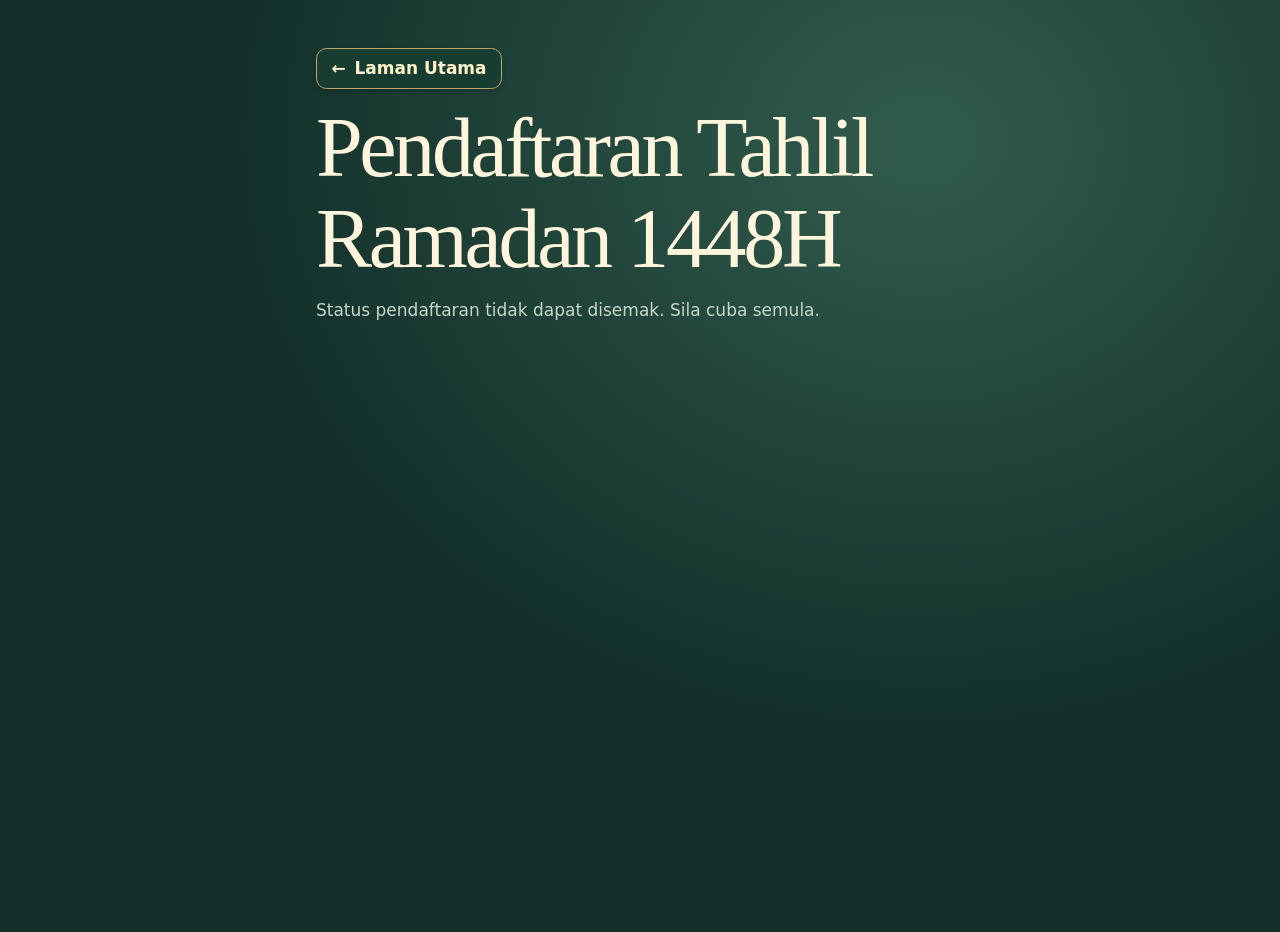
==== daftar.html @ 5d1f39de "Show registration progress and outcome in a modal" ====
<!doctype html>
<html lang="ms"><head><meta charset="utf-8"><meta name="viewport" content="width=device-width,initial-scale=1"><title>Pendaftaran Tahlil Ramadan 1448H</title><link rel="stylesheet" href="portal.css"><style>
main{max-width:680px;margin:2rem auto;padding:1rem}label{display:grid;gap:.4rem;margin:1rem 0}input,textarea,select{font:inherit;padding:.7rem;border-radius:.5rem;color:#142b23;background:#fff8e7;width:100%;box-sizing:border-box}[hidden]{display:none!important}textarea{resize:vertical}
.home-link{display:inline-flex;align-items:center;gap:.55rem;margin:0 0 .9rem;padding:.55rem .9rem;border:1px solid #c5a562;border-radius:.65rem;background:#173d32;color:#fff1c9;text-decoration:none;font-weight:700;line-height:1.25;box-shadow:0 2px 5px #0003}
.home-link:hover{background:#285246;color:#fff8e7}
.home-link:focus-visible{outline:2px solid #ffdc93;outline-offset:3px}
.submission-dialog{box-sizing:border-box;width:min(28rem,calc(100% - 2rem));max-height:calc(100% - 2rem);padding:1.75rem;border:1px solid #ae9257;border-radius:1.25rem;background:#204238;color:#fff1cc;box-shadow:0 1rem 3rem #0008;text-align:center}
.submission-dialog::backdrop{background:#081914c9}
.submission-dialog h2{font-size:clamp(1.5rem,5vw,2rem);margin:.65rem 0}
.submission-dialog p{color:#fff1cc;margin:.65rem 0 1rem}
.submission-spinner{display:block;width:2.6rem;height:2.6rem;margin:.3rem auto 1rem;border:.2rem solid #ffda8f45;border-top-color:#ffda8f;border-radius:50%;animation:submission-spin .85s linear infinite}
@keyframes submission-spin{to{transform:rotate(360deg)}}
@media(prefers-reduced-motion:reduce){.submission-spinner{animation:none}}
</style><script src="urusetia-config.js" defer></script><script defer src="daftar.js?v=submit-popup1"></script></head>
<body><main><a class="home-link" href="./"><span aria-hidden="true">←</span> Laman Utama</a><h1>Pendaftaran Tahlil Ramadan 1448H</h1><p id="status" role="status">Menyemak status pendaftaran…</p>
<button id="google-login" class="button" type="button" hidden>Log Masuk dengan Google</button>
<form id="daftar" hidden><label>Pakej penyertaan<select id="packageId" required></select></label><label>Nama peserta<input id="name" autocomplete="name" maxlength="160" required></label><label>E-mel<input id="email" type="email" autocomplete="email" maxlength="254" readonly required></label><label>Nombor WhatsApp<input id="phone" type="tel" autocomplete="tel" maxlength="35" required></label><label>Nama arwah, satu nama setiap baris<textarea id="names" rows="5" maxlength="10000" required></textarea></label><label>Bukti bayaran (JPG, PNG atau PDF, maksimum 3 MB)<input id="proof" type="file" accept="image/jpeg,image/png,application/pdf" required></label><button class="button" type="submit">Hantar Pendaftaran</button></form>
<dialog id="submission-dialog" class="submission-dialog" aria-labelledby="submission-title" aria-describedby="submission-message">
  <span id="submission-spinner" class="submission-spinner" aria-hidden="true" hidden></span>
  <h2 id="submission-title">Status Permohonan</h2>
  <p id="submission-message" role="status"></p>
  <form method="dialog"><button id="submission-close" class="button" type="submit">Tutup</button></form>
</dialog></main></body></html>
---- portal.css ----
:root {
    color-scheme: dark;
    --ink: #122e29;
    --cream: #fff4dc;
    --muted: #c7d7ca;
    --gold: #f6cb83;
    --line: #ffffff29;
  }
  * { box-sizing: border-box }
  body {
    margin: 0;
    font: 1.0625rem/1.55 system-ui, sans-serif;
    color: var(--cream);
    background: radial-gradient(ellipse at 72% 15%, #315c4d, transparent 55%), var(--ink);
    min-height: 100vh;
  }
  .wrap { width: min(100% - 2.5rem, 70rem); margin-inline: auto }
  header { display: flex; justify-content: space-between; align-items: center; flex-wrap: wrap; gap: 1rem; padding-block: 1.5rem }
  .brand { display: inline-flex; align-items: center; gap: .7rem; font-weight: 700 }
  .mark { display: block; width: 4rem; height: 4rem; object-fit: contain; border-radius: .85rem; background: white; box-shadow: 0 4px 0 #a87a45, 0 8px 16px #0003 }
  .hero { display: grid; grid-template-columns: 1.15fr 1fr; align-items: center; gap: 2rem; padding-block: clamp(2rem, 7vw, 5rem) }
  h1, h2 { font-family: Georgia, serif; font-weight: 500; line-height: 1.08; margin: 0 }
  h1 { font-size: clamp(2.65rem, 7vw, 5.25rem); letter-spacing: -.04em }
  h1 span { display: block; color: var(--gold) }
  h2 { font-size: clamp(1.65rem, 4vw, 2.35rem) }
  p { color: var(--muted); margin: .8rem 0 0 }
  .actions { display: flex; flex-wrap: wrap; gap: 1rem; margin-top: 1.6rem }
  .button {
    display: inline-flex; align-items: center; justify-content: center; min-height: 3rem;
    padding: .65rem 1.12rem; border: 1px solid #fff3; border-radius: .85rem; cursor: pointer;
    font: inherit; font-weight: 750; text-decoration: none; color: var(--ink);
    background: linear-gradient(160deg, #ffe5a6, #edb86d);
    --base: #9c6634;
    box-shadow: inset 0 2px 0 #fff7, 0 5px 0 var(--base), 0 9px 15px #0004;
    transition: transform .18s ease, box-shadow .18s ease, filter .18s ease;
  }
  .button.secondary { color: var(--cream); background: linear-gradient(160deg, #467566, #285347); --base: #102b25 }
  @media (hover: hover) { .button:hover { transform: translateY(-2px); filter: brightness(1.08) } }
  .button:active { transform: translateY(4px); box-shadow: inset 0 1px 0 #fff5, 0 1px 0 var(--base) }
  .button:focus-visible { outline: 3px solid #fff4dc; outline-offset: 5px }
  .ramadan-art {
    display: block;
    width: 100%;
    height: auto;
    border: 1px solid #f6cb8359;
    border-radius: clamp(1.15rem, 3vw, 2rem);
    background: #143529;
    box-shadow: 0 18px 44px #071b1780, 0 0 38px #f6cb8314;
    animation: reveal-ramadan-art .65s ease-out both;
  }
  @keyframes reveal-ramadan-art {
    from { opacity: 0; transform: translateY(.45rem) }
    to { opacity: 1; transform: translateY(0) }
  }
  .cards { display: grid; grid-template-columns: 1fr 1fr; gap: 1rem }
  .card, dialog {
    border: 1px solid var(--line); border-radius: 1.35rem; padding: clamp(1.2rem, 4vw, 2rem);
    background: linear-gradient(135deg, #ffffff14, #ffffff08);
    box-shadow: inset 0 1px 0 #fff1, 0 10px 25px #0a241c38;
  }
  dialog { width: min(100% - 2rem, 30rem); color: var(--cream); background: #24483d }
  dialog::backdrop { background: #081915da }
  dialog form { margin-top: 1.25rem; padding-bottom: .35rem }
  footer { color: var(--muted); padding-block: 2rem; font-size: .95rem }
  @media (max-width: 46rem) {
    .hero, .cards { grid-template-columns: 1fr }
  }
  @media (max-width: 26rem) { .actions .button { width: 100% } }
  @media (prefers-reduced-motion: reduce) {
    *, *::before, *::after { animation: none !important; transition: none !important }
  }

  .admin-main { padding-block: clamp(2rem, 8vw, 5rem) }
  .admin-card { width: min(100%, 42rem); margin-inline: auto }
  .admin-card h1 { font-size: clamp(2.5rem, 7vw, 4.25rem) }
  .button:disabled { opacity: .65; cursor: default; transform: none; filter: none }
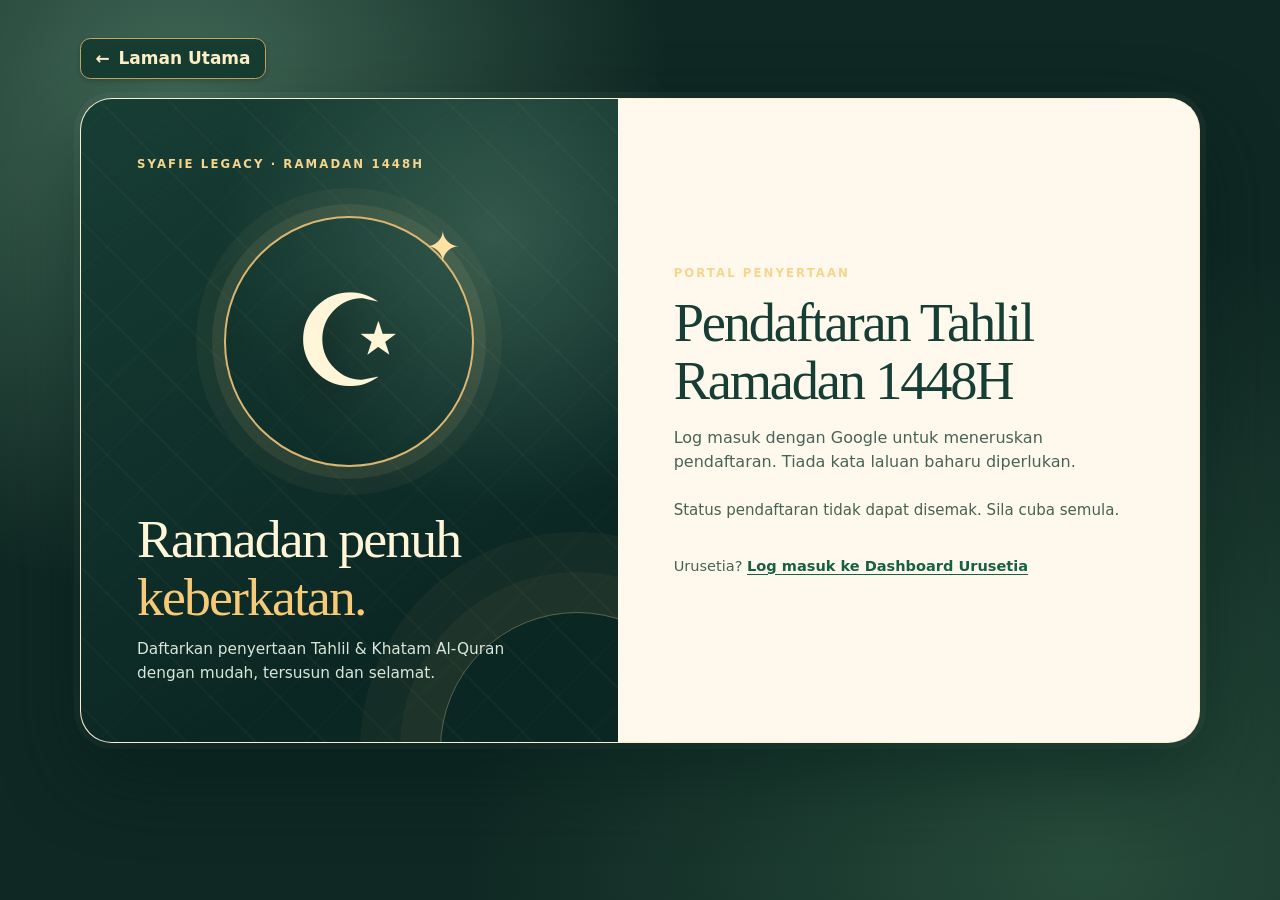
==== commit 0a421e90: "Launch animated Ramadan participant sign-in on live registration page" ====
--- a/daftar.html
+++ b/daftar.html
@@ -1,5 +1,5 @@
 <!doctype html>
-<html lang="ms"><head><meta charset="utf-8"><meta name="viewport" content="width=device-width,initial-scale=1"><title>Pendaftaran Tahlil Ramadan 1448H</title><link rel="stylesheet" href="portal.css"><style>
+<html lang="ms"><head><meta charset="utf-8"><meta name="viewport" content="width=device-width,initial-scale=1"><meta name="referrer" content="no-referrer"><title>Pendaftaran Tahlil Ramadan 1448H</title><link rel="stylesheet" href="portal.css"><link rel="stylesheet" href="./auth-motion.css?v=ramadan-v2"><style>
 main{max-width:680px;margin:2rem auto;padding:1rem}label{display:grid;gap:.4rem;margin:1rem 0}input,textarea,select{font:inherit;padding:.7rem;border-radius:.5rem;color:#142b23;background:#fff8e7;width:100%;box-sizing:border-box}[hidden]{display:none!important}textarea{resize:vertical}
 .home-link{display:inline-flex;align-items:center;gap:.55rem;margin:0 0 .9rem;padding:.55rem .9rem;border:1px solid #c5a562;border-radius:.65rem;background:#173d32;color:#fff1c9;text-decoration:none;font-weight:700;line-height:1.25;box-shadow:0 2px 5px #0003}
 .home-link:hover{background:#285246;color:#fff8e7}
@@ -11,10 +11,26 @@
 .submission-spinner{display:block;width:2.6rem;height:2.6rem;margin:.3rem auto 1rem;border:.2rem solid #ffda8f45;border-top-color:#ffda8f;border-radius:50%;animation:submission-spin .85s linear infinite}
 @keyframes submission-spin{to{transform:rotate(360deg)}}
 @media(prefers-reduced-motion:reduce){.submission-spinner{animation:none}}
-</style><script src="urusetia-config.js" defer></script><script defer src="daftar.js?v=submit-popup1"></script></head>
-<body><main><a class="home-link" href="./"><span aria-hidden="true">←</span> Laman Utama</a><h1>Pendaftaran Tahlil Ramadan 1448H</h1><p id="status" role="status">Menyemak status pendaftaran…</p>
-<button id="google-login" class="button" type="button" hidden>Log Masuk dengan Google</button>
-<form id="daftar" hidden><label>Pakej penyertaan<select id="packageId" required></select></label><label>Nama peserta<input id="name" autocomplete="name" maxlength="160" required></label><label>E-mel<input id="email" type="email" autocomplete="email" maxlength="254" readonly required></label><label>Nombor WhatsApp<input id="phone" type="tel" autocomplete="tel" maxlength="35" required></label><label>Nama arwah, satu nama setiap baris<textarea id="names" rows="5" maxlength="10000" required></textarea></label><label>Bukti bayaran (JPG, PNG atau PDF, maksimum 3 MB)<input id="proof" type="file" accept="image/jpeg,image/png,application/pdf" required></label><button class="button" type="submit">Hantar Pendaftaran</button></form>
+</style><script src="urusetia-config.js" defer></script><script defer src="daftar.js?v=bantuan1"></script></head>
+<body class="auth-page auth-participant"><main class="auth-main">
+<a id="registration-back" class="home-link" href="./"><span aria-hidden="true">←</span> Laman Utama</a>
+<div class="auth-shell">
+  <aside class="auth-showcase" aria-label="Tahlil Ramadan Syafie Legacy">
+    <span class="auth-eyebrow">Syafie Legacy · Ramadan 1448H</span>
+    <div class="auth-motif" aria-hidden="true"><span class="auth-mosque">☪</span></div>
+    <div><h2>Ramadan penuh <span class="auth-accent">keberkatan.</span></h2>
+    <p>Daftarkan penyertaan Tahlil &amp; Khatam Al-Quran dengan mudah, tersusun dan selamat.</p></div>
+  </aside>
+  <section class="auth-content" aria-label="Daftar peserta">
+    <span class="auth-eyebrow">PORTAL PENYERTAAN</span>
+    <h1 id="registration-title">Pendaftaran Tahlil Ramadan 1448H</h1>
+    <p class="auth-description">Log masuk dengan Google untuk meneruskan pendaftaran. Tiada kata laluan baharu diperlukan.</p>
+    <p id="status" role="status" aria-live="polite">Menyemak status pendaftaran…</p>
+    <button id="google-login" class="button auth-google" type="button" hidden><span class="auth-google-mark" aria-hidden="true">G</span> Log Masuk dengan Google</button>
+    <p class="auth-hint">Urusetia? <a href="./urusetia.html">Log masuk ke Dashboard Urusetia</a></p>
+    <form id="daftar" hidden><label>Pakej penyertaan<select id="packageId" required></select></label><label>Nama peserta<input id="name" autocomplete="name" maxlength="160" required></label><label><span id="registration-email-label">E-mel</span><input id="email" type="email" autocomplete="email" maxlength="254" readonly required></label><label>Nombor WhatsApp<input id="phone" type="tel" autocomplete="tel" maxlength="35" required></label><label>Nama arwah, satu nama setiap baris<textarea id="names" rows="5" maxlength="10000" required></textarea></label><label>Bukti bayaran (JPG, PNG atau PDF, maksimum 3 MB)<input id="proof" type="file" accept="image/jpeg,image/png,application/pdf" required></label><button class="button" type="submit">Hantar Pendaftaran</button></form>
+  </section>
+</div>
 <dialog id="submission-dialog" class="submission-dialog" aria-labelledby="submission-title" aria-describedby="submission-message">
   <span id="submission-spinner" class="submission-spinner" aria-hidden="true" hidden></span>
   <h2 id="submission-title">Status Permohonan</h2>
--- a/auth-motion.css
+++ b/auth-motion.css
@@ -0,0 +1,58 @@
+/* Tahlil Ramadan 1448H — animated split-panel authentication, frontend only. */
+.auth-page{min-height:100vh;background:radial-gradient(circle at 14% 12%,#426957 0,transparent 36%),radial-gradient(circle at 85% 95%,#274b3b 0,transparent 45%),#0f2823}
+.auth-main{width:min(100% - 2rem,70rem);max-width:none;margin:0 auto;padding:clamp(1rem,3vw,2.4rem) 0 3rem}
+.auth-main .home-link{margin-bottom:1.2rem}
+.auth-shell{display:grid;grid-template-columns:48% 52%;min-height:540px;overflow:hidden;isolation:isolate;position:relative;border:1px solid #f8d99355;border-radius:2rem;background:#fff9ed;box-shadow:0 32px 80px #031b1675,0 0 0 6px #ffffff0a}
+.auth-showcase{position:relative;display:flex;flex-direction:column;align-items:flex-start;justify-content:space-between;gap:2rem;min-width:0;padding:clamp(2rem,5vw,3.5rem);overflow:hidden;color:#fff6da;background:radial-gradient(circle at 77% 21%,#67927b66,transparent 42%),linear-gradient(152deg,#173e34,#0b2724 76%);animation:auth-slide-from-left .75s cubic-bezier(.2,.75,.2,1) both}
+.auth-showcase::before{content:"";position:absolute;inset:0;opacity:.35;pointer-events:none;background-image:repeating-linear-gradient(45deg,transparent 0 24px,#ffe6a418 25px 26px,transparent 27px 49px),repeating-linear-gradient(-45deg,transparent 0 24px,#ffe6a40c 25px 26px,transparent 27px 49px)}
+.auth-showcase::after{content:"";position:absolute;width:17rem;height:17rem;border:1px solid #ffda9255;border-radius:50%;right:-6rem;bottom:-9rem;box-shadow:0 0 0 2.5rem #f6c7760b,0 0 0 5rem #f6c77609;pointer-events:none}
+.auth-showcase > *{position:relative;z-index:1}
+.auth-eyebrow{font-size:.73rem;letter-spacing:.18em;text-transform:uppercase;font-weight:800;color:#f5d48e}
+.auth-motif{align-self:center;width:min(85%,17rem);aspect-ratio:1;position:relative;margin:auto 0;display:grid;place-items:center}
+.auth-motif::before{content:"";position:absolute;inset:4%;border:2px solid #dbb672;border-radius:50%;box-shadow:0 0 0 12px #ebcd8b16,0 0 0 28px #ebcd8b0b;animation:auth-orbit 19s linear infinite}
+.auth-motif::after{content:"✦";position:absolute;top:3%;right:9%;color:#ffe2a3;font-size:2.7rem}
+.auth-mosque{font-size:clamp(5rem,11vw,8rem);line-height:1;filter:drop-shadow(0 14px 20px #0006);animation:auth-float 5s ease-in-out infinite}
+.auth-showcase h2{font:500 clamp(2.2rem,4.2vw,3.8rem)/1.08 Georgia,serif;letter-spacing:-.035em;color:#fff5d9}
+.auth-showcase p{max-width:27rem;color:#d9e6d9;font-size:.96rem}
+.auth-showcase .auth-accent{color:#f7ca78}
+.auth-content{display:flex;flex-direction:column;justify-content:center;min-width:0;padding:clamp(1.5rem,5vw,3.5rem);color:#173e34;animation:auth-slide-from-right .75s cubic-bezier(.2,.75,.2,1) both}
+.auth-content h1{font-size:clamp(2rem,4.5vw,3.4rem);letter-spacing:-.04em;color:#173e34;margin:.7rem 0 0}
+.auth-content p{color:#476357}
+.auth-content .auth-description{margin:.9rem 0 1.5rem;font-size:1rem;max-width:33rem}
+.auth-content #status{margin:0 0 1rem;min-height:1.4rem;color:#466251;font-size:.94rem}
+.auth-content .button{width:fit-content;min-width:min(100%,17rem)}
+.auth-content .auth-google{width:100%;max-width:24rem;gap:.7rem;margin:.3rem 0 .8rem}
+.auth-google-mark{display:grid;place-items:center;width:1.65rem;height:1.65rem;flex:none;border-radius:.4rem;background:#fff;color:#4285f4;font-size:1.1rem;font-weight:900;box-shadow:inset 0 0 0 1px #dedede}
+.auth-hint{margin:1rem 0 0;font-size:.91rem;color:#547064}
+.auth-hint a{color:#176044;text-underline-offset:.2em;font-weight:750}
+.auth-hint a:focus-visible{outline:3px solid #1a6747;outline-offset:4px}
+.auth-content label{color:#194333;font-weight:650}
+.auth-content #daftar{width:100%;animation:auth-form-enter .45s ease both}
+.auth-content #daftar label{display:grid;gap:.35rem;margin:.9rem 0}
+.auth-content #daftar input,.auth-content #daftar select,.auth-content #daftar textarea{border:1px solid #a1bba5;background:#fffdf6;color:#123a2b;border-radius:.7rem}
+.auth-content #daftar input:focus-visible,.auth-content #daftar select:focus-visible,.auth-content #daftar textarea:focus-visible{outline:3px solid #e1b76e;outline-offset:1px}
+.auth-content #daftar button[type=submit]{margin-top:.8rem}
+.auth-shell:has(#daftar:not([hidden])){grid-template-columns:34% 66%}
+.auth-shell:has(#daftar:not([hidden])) .auth-motif{width:min(85%,11rem)}
+.auth-shell:has(#daftar:not([hidden])) .auth-mosque{font-size:5rem}
+.auth-shell.is-authenticated{display:block;min-height:0;max-width:70rem;border-color:#b5a27177;background:linear-gradient(135deg,#24483b,#183a30)}
+.auth-shell.is-authenticated .auth-showcase{display:none}
+.auth-shell.is-authenticated .auth-content{color:#fff4dc;animation:none}
+.auth-shell.is-authenticated .auth-content h1{color:#fff4dc}
+.auth-shell.is-authenticated .auth-content p{color:#c7d7ca}
+.auth-shell.is-authenticated .auth-hint{display:none}
+.auth-shell--staff .auth-showcase{order:2;animation-name:auth-slide-from-right}
+.auth-shell--staff .auth-content{order:1;animation-name:auth-slide-from-left}
+.auth-shell--staff .auth-content #login-actions{margin-top:.3rem}
+.auth-shell--staff .auth-content #login-actions .button{max-width:24rem;width:100%}
+.auth-shell--staff.is-authenticated .auth-content{padding:clamp(1.5rem,4vw,3rem)}
+.auth-shell--staff.is-authenticated .auth-content #status{color:#d9e3d6}
+.auth-shell--staff.is-authenticated .auth-content h1{font-size:clamp(2rem,5vw,3.3rem)}
+@keyframes auth-slide-from-left{from{opacity:.7;transform:translateX(-9%)}to{opacity:1;transform:translateX(0)}}
+@keyframes auth-slide-from-right{from{opacity:.7;transform:translateX(9%)}to{opacity:1;transform:translateX(0)}}
+@keyframes auth-float{0%,100%{transform:translateY(0)}50%{transform:translateY(-11px)}}
+@keyframes auth-orbit{to{transform:rotate(360deg)}}
+@keyframes auth-form-enter{from{opacity:0;transform:translateY(12px)}to{opacity:1;transform:translateY(0)}}
+@media(max-width:780px){.auth-shell,.auth-shell:has(#daftar:not([hidden])){grid-template-columns:1fr;min-height:0;border-radius:1.3rem}.auth-showcase,.auth-shell--staff .auth-showcase{order:0;min-height:190px;gap:.5rem;padding:1.5rem 1.7rem}.auth-content,.auth-shell--staff .auth-content{order:1;padding:1.6rem}.auth-motif{position:absolute;right:.6rem;top:1.5rem;width:7rem;opacity:.27}.auth-mosque,.auth-shell:has(#daftar:not([hidden])) .auth-mosque{font-size:4.2rem}.auth-showcase h2{font-size:2.1rem;max-width:19rem}.auth-showcase p{max-width:21rem;font-size:.85rem}.auth-main{width:min(100% - 1rem,70rem)}}
+@media(max-width:430px){.auth-showcase{min-height:180px}.auth-content{padding:1.3rem}.auth-content h1{font-size:2.1rem}.auth-content .button{width:100%;min-width:0}.auth-showcase h2{font-size:1.9rem}.auth-main .home-link{margin-left:.35rem}}
+@media(prefers-reduced-motion:reduce){.auth-showcase,.auth-content,.auth-motif::before,.auth-mosque,.auth-content #daftar{animation:none!important;transition:none!important}}
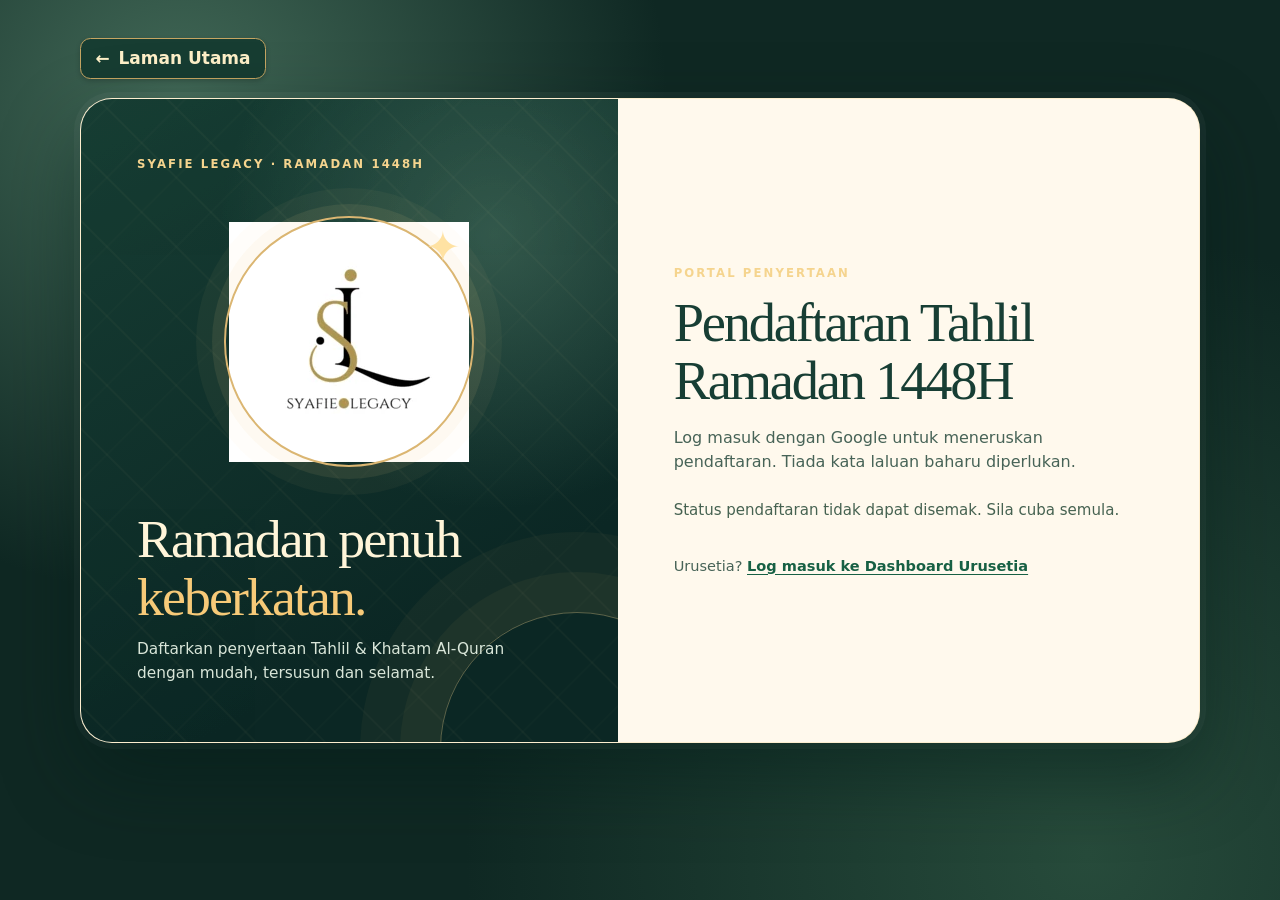
==== commit 3274a146: "Replace Ramadan login crescent motif with existing Syafie Legacy logo" ====
--- a/daftar.html
+++ b/daftar.html
@@ -17,7 +17,7 @@
 <div class="auth-shell">
   <aside class="auth-showcase" aria-label="Tahlil Ramadan Syafie Legacy">
     <span class="auth-eyebrow">Syafie Legacy · Ramadan 1448H</span>
-    <div class="auth-motif" aria-hidden="true"><span class="auth-mosque">☪</span></div>
+    <div class="auth-motif" aria-hidden="true"><img class="auth-sl-logo" src="[data-uri]" alt=""></div>
     <div><h2>Ramadan penuh <span class="auth-accent">keberkatan.</span></h2>
     <p>Daftarkan penyertaan Tahlil &amp; Khatam Al-Quran dengan mudah, tersusun dan selamat.</p></div>
   </aside>
--- a/auth-motion.css
+++ b/auth-motion.css
@@ -28,6 +28,9 @@
 .auth-hint a:focus-visible{outline:3px solid #1a6747;outline-offset:4px}
 .auth-content label{color:#194333;font-weight:650}
 .auth-content #daftar{width:100%;animation:auth-form-enter .45s ease both}
+.auth-shell:has(#daftar:not([hidden])) .auth-hint{display:none}
+.auth-content #daftar .button[type=submit]{width:100%;max-width:24rem}
+.auth-shell--staff .auth-content #login-actions{max-width:24rem}
 .auth-content #daftar label{display:grid;gap:.35rem;margin:.9rem 0}
 .auth-content #daftar input,.auth-content #daftar select,.auth-content #daftar textarea{border:1px solid #a1bba5;background:#fffdf6;color:#123a2b;border-radius:.7rem}
 .auth-content #daftar input:focus-visible,.auth-content #daftar select:focus-visible,.auth-content #daftar textarea:focus-visible{outline:3px solid #e1b76e;outline-offset:1px}
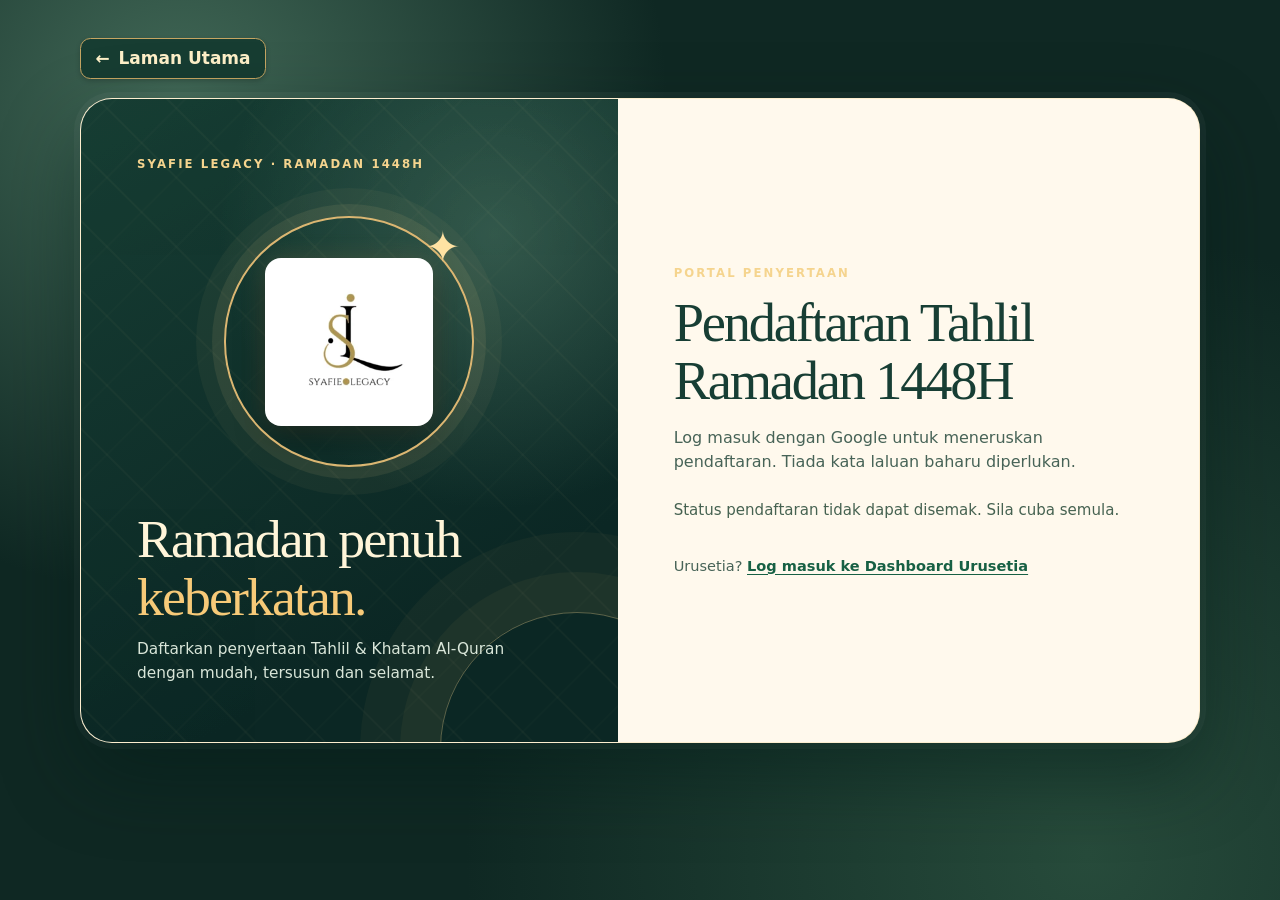
==== commit 8f4b0db8: "Refresh live Ramadan auth stylesheet cache for SL branding" ====
--- a/daftar.html
+++ b/daftar.html
@@ -1,5 +1,5 @@
 <!doctype html>
-<html lang="ms"><head><meta charset="utf-8"><meta name="viewport" content="width=device-width,initial-scale=1"><meta name="referrer" content="no-referrer"><title>Pendaftaran Tahlil Ramadan 1448H</title><link rel="stylesheet" href="portal.css"><link rel="stylesheet" href="./auth-motion.css?v=ramadan-v2"><style>
+<html lang="ms"><head><meta charset="utf-8"><meta name="viewport" content="width=device-width,initial-scale=1"><meta name="referrer" content="no-referrer"><title>Pendaftaran Tahlil Ramadan 1448H</title><link rel="stylesheet" href="portal.css"><link rel="stylesheet" href="./auth-motion.css?v=sl-logo1"><style>
 main{max-width:680px;margin:2rem auto;padding:1rem}label{display:grid;gap:.4rem;margin:1rem 0}input,textarea,select{font:inherit;padding:.7rem;border-radius:.5rem;color:#142b23;background:#fff8e7;width:100%;box-sizing:border-box}[hidden]{display:none!important}textarea{resize:vertical}
 .home-link{display:inline-flex;align-items:center;gap:.55rem;margin:0 0 .9rem;padding:.55rem .9rem;border:1px solid #c5a562;border-radius:.65rem;background:#173d32;color:#fff1c9;text-decoration:none;font-weight:700;line-height:1.25;box-shadow:0 2px 5px #0003}
 .home-link:hover{background:#285246;color:#fff8e7}
--- a/auth-motion.css
+++ b/auth-motion.css
@@ -59,3 +59,22 @@
 @media(max-width:780px){.auth-shell,.auth-shell:has(#daftar:not([hidden])){grid-template-columns:1fr;min-height:0;border-radius:1.3rem}.auth-showcase,.auth-shell--staff .auth-showcase{order:0;min-height:190px;gap:.5rem;padding:1.5rem 1.7rem}.auth-content,.auth-shell--staff .auth-content{order:1;padding:1.6rem}.auth-motif{position:absolute;right:.6rem;top:1.5rem;width:7rem;opacity:.27}.auth-mosque,.auth-shell:has(#daftar:not([hidden])) .auth-mosque{font-size:4.2rem}.auth-showcase h2{font-size:2.1rem;max-width:19rem}.auth-showcase p{max-width:21rem;font-size:.85rem}.auth-main{width:min(100% - 1rem,70rem)}}
 @media(max-width:430px){.auth-showcase{min-height:180px}.auth-content{padding:1.3rem}.auth-content h1{font-size:2.1rem}.auth-content .button{width:100%;min-width:0}.auth-showcase h2{font-size:1.9rem}.auth-main .home-link{margin-left:.35rem}}
 @media(prefers-reduced-motion:reduce){.auth-showcase,.auth-content,.auth-motif::before,.auth-mosque,.auth-content #daftar{animation:none!important;transition:none!important}}
+
+
+/* SL brand artwork: keep existing animated gold ring, replace centre glyph. */
+.auth-sl-logo{
+  display:block;
+  width:min(63%,10.5rem);
+  max-height:70%;
+  height:auto;
+  aspect-ratio:1;
+  object-fit:contain;
+  border-radius:1rem;
+  background:#fff;
+  padding:.35rem;
+  box-shadow:0 12px 30px #0006,0 0 25px #efc67b30;
+  animation:auth-float 5s ease-in-out infinite;
+}
+@media(max-width:780px){
+  .auth-sl-logo{width:min(68%,6.5rem);padding:.2rem;border-radius:.65rem}
+}
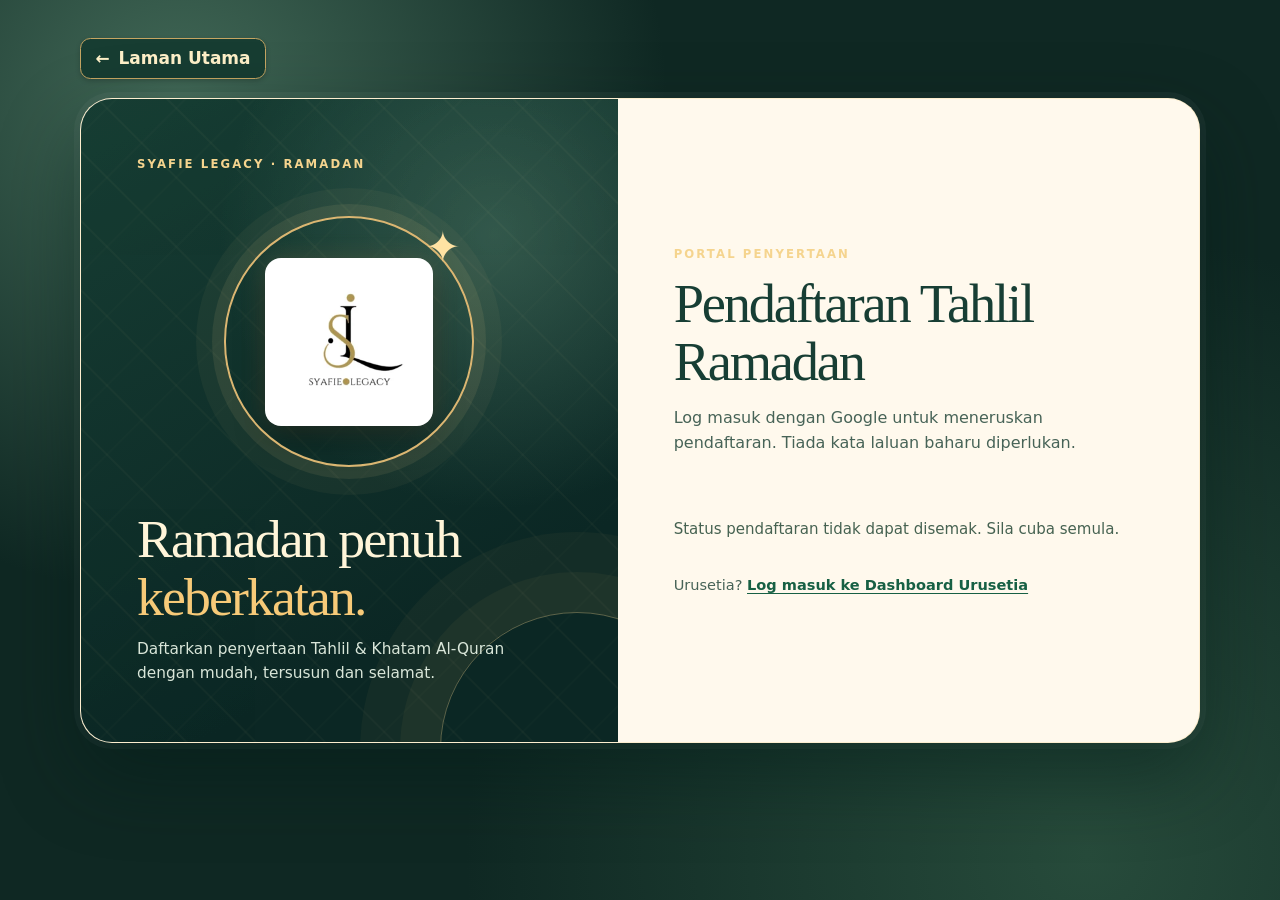
==== commit a94428f3: "feat: add annual seasons, server-enforced registration windows and scoped archives" ====
--- a/daftar.html
+++ b/daftar.html
@@ -1,5 +1,5 @@
 <!doctype html>
-<html lang="ms"><head><meta charset="utf-8"><meta name="viewport" content="width=device-width,initial-scale=1"><meta name="referrer" content="no-referrer"><title>Pendaftaran Tahlil Ramadan 1448H</title><link rel="stylesheet" href="portal.css"><link rel="stylesheet" href="./auth-motion.css?v=sl-logo1"><style>
+<html lang="ms"><head><meta charset="utf-8"><meta name="viewport" content="width=device-width,initial-scale=1"><meta name="referrer" content="no-referrer"><title>Pendaftaran Tahlil Ramadan</title><link rel="stylesheet" href="portal.css"><link rel="stylesheet" href="./auth-motion.css?v=google-3d1"><style>
 main{max-width:680px;margin:2rem auto;padding:1rem}label{display:grid;gap:.4rem;margin:1rem 0}input,textarea,select{font:inherit;padding:.7rem;border-radius:.5rem;color:#142b23;background:#fff8e7;width:100%;box-sizing:border-box}[hidden]{display:none!important}textarea{resize:vertical}
 .home-link{display:inline-flex;align-items:center;gap:.55rem;margin:0 0 .9rem;padding:.55rem .9rem;border:1px solid #c5a562;border-radius:.65rem;background:#173d32;color:#fff1c9;text-decoration:none;font-weight:700;line-height:1.25;box-shadow:0 2px 5px #0003}
 .home-link:hover{background:#285246;color:#fff8e7}
@@ -11,22 +11,23 @@
 .submission-spinner{display:block;width:2.6rem;height:2.6rem;margin:.3rem auto 1rem;border:.2rem solid #ffda8f45;border-top-color:#ffda8f;border-radius:50%;animation:submission-spin .85s linear infinite}
 @keyframes submission-spin{to{transform:rotate(360deg)}}
 @media(prefers-reduced-motion:reduce){.submission-spinner{animation:none}}
-</style><script src="urusetia-config.js" defer></script><script defer src="daftar.js?v=bantuan1"></script></head>
+</style><script src="urusetia-config.js" defer></script><script defer src="daftar.js?v=annual1"></script></head>
 <body class="auth-page auth-participant"><main class="auth-main">
 <a id="registration-back" class="home-link" href="./"><span aria-hidden="true">←</span> Laman Utama</a>
 <div class="auth-shell">
   <aside class="auth-showcase" aria-label="Tahlil Ramadan Syafie Legacy">
-    <span class="auth-eyebrow">Syafie Legacy · Ramadan 1448H</span>
+    <span class="auth-eyebrow">Syafie Legacy · <span data-season-name>Ramadan</span></span>
     <div class="auth-motif" aria-hidden="true"><img class="auth-sl-logo" src="[data-uri]" alt=""></div>
     <div><h2>Ramadan penuh <span class="auth-accent">keberkatan.</span></h2>
     <p>Daftarkan penyertaan Tahlil &amp; Khatam Al-Quran dengan mudah, tersusun dan selamat.</p></div>
   </aside>
   <section class="auth-content" aria-label="Daftar peserta">
     <span class="auth-eyebrow">PORTAL PENYERTAAN</span>
-    <h1 id="registration-title">Pendaftaran Tahlil Ramadan 1448H</h1>
+    <h1 id="registration-title">Pendaftaran Tahlil Ramadan</h1>
     <p class="auth-description">Log masuk dengan Google untuk meneruskan pendaftaran. Tiada kata laluan baharu diperlukan.</p>
+    <p id="registration-window" class="auth-description"></p>
     <p id="status" role="status" aria-live="polite">Menyemak status pendaftaran…</p>
-    <button id="google-login" class="button auth-google" type="button" hidden><span class="auth-google-mark" aria-hidden="true">G</span> Log Masuk dengan Google</button>
+    <button id="google-login" class="google-signin-3d" type="button" hidden><span class="google-signin-3d__tile" aria-hidden="true"><svg class="google-brand-icon" viewBox="0 0 48 48" width="36" height="36" focusable="false" aria-hidden="true" xmlns="http://www.w3.org/2000/svg"><path fill="#EA4335" d="M24 9.5c3.54 0 6.71 1.22 9.21 3.6l6.85-6.85C35.9 2.38 30.47 0 24 0 14.62 0 6.51 5.38 2.56 13.22l7.98 6.19C12.43 13.72 17.74 9.5 24 9.5z"/><path fill="#4285F4" d="M46.98 24.55c0-1.57-.15-3.09-.38-4.55H24v9.02h12.94c-.58 2.96-2.26 5.48-4.77 7.18l7.73 6C44.4 38.05 46.98 31.88 46.98 24.55z"/><path fill="#FBBC05" d="M10.53 28.59A14.46 14.46 0 0 1 9.75 24c0-1.59.27-3.12.76-4.59l-7.98-6.2A23.88 23.88 0 0 0 0 24c0 3.87.93 7.51 2.56 10.78l7.97-6.19z"/><path fill="#34A853" d="M24 48c6.48 0 11.92-2.13 15.9-5.8l-7.73-6c-2.15 1.45-4.92 2.3-8.17 2.3-6.26 0-11.57-4.22-13.47-9.91l-7.98 6.19C6.51 42.62 14.62 48 24 48z"/></svg></span><span class="google-signin-3d__label">Log Masuk dengan Google</span><span class="google-signin-3d__chevron" aria-hidden="true">›</span></button>
     <p class="auth-hint">Urusetia? <a href="./urusetia.html">Log masuk ke Dashboard Urusetia</a></p>
     <form id="daftar" hidden><label>Pakej penyertaan<select id="packageId" required></select></label><label>Nama peserta<input id="name" autocomplete="name" maxlength="160" required></label><label><span id="registration-email-label">E-mel</span><input id="email" type="email" autocomplete="email" maxlength="254" readonly required></label><label>Nombor WhatsApp<input id="phone" type="tel" autocomplete="tel" maxlength="35" required></label><label>Nama arwah, satu nama setiap baris<textarea id="names" rows="5" maxlength="10000" required></textarea></label><label>Bukti bayaran (JPG, PNG atau PDF, maksimum 3 MB)<input id="proof" type="file" accept="image/jpeg,image/png,application/pdf" required></label><button class="button" type="submit">Hantar Pendaftaran</button></form>
   </section>
--- a/auth-motion.css
+++ b/auth-motion.css
@@ -78,3 +78,73 @@
 @media(max-width:780px){
   .auth-sl-logo{width:min(68%,6.5rem);padding:.2rem;border-radius:.65rem}
 }
+
+
+/* Google sign-in: 3D visual only, original OAuth click handlers retained. */
+.google-signin-3d{
+  position:relative;isolation:isolate;display:inline-flex;align-items:center;
+  width:min(100%,28rem);min-height:4.65rem;padding:.3rem 1.05rem .3rem .3rem;
+  gap:.9rem;overflow:hidden;border:1px solid #a7c5ff;border-radius:1.05rem;
+  background:linear-gradient(160deg,#70a6ff 0%,#4e88ed 51%,#386bcd 100%);
+  box-shadow:inset 0 2px 1px #ffffff7a,inset 0 -2px 0 #234b9a,
+    0 6px 0 #244e99,0 13px 20px #081d4660;
+  color:#fff;font:700 clamp(1rem,2.1vw,1.15rem)/1.25 system-ui,sans-serif;
+  cursor:pointer;text-align:center;text-shadow:0 1px 1px #173d8d88;
+  transform:translateY(0);
+  transition:transform .18s ease,box-shadow .18s ease,filter .18s ease;
+}
+.google-signin-3d::before{
+  content:"";position:absolute;inset:0;z-index:-1;pointer-events:none;
+  background:linear-gradient(175deg,#ffffff38,transparent 42%,#003e9b16);
+}
+.google-signin-3d::after{
+  content:"";position:absolute;top:-70%;left:-38%;width:32%;height:250%;
+  transform:translateX(-170%) rotate(22deg);pointer-events:none;
+  background:linear-gradient(90deg,transparent,#ffffff55,transparent);
+  opacity:.8;animation:google-button-shine 6s ease-in-out infinite;
+}
+.google-signin-3d__tile{
+  position:relative;z-index:1;display:grid;place-items:center;flex:0 0 4.05rem;
+  width:4.05rem;height:3.95rem;padding:.65rem;border-radius:.8rem;
+  background:linear-gradient(155deg,#fff,#f3f6fd);
+  border:1px solid #d6dfec;
+  box-shadow:inset 0 1px #fff,0 2px 0 #cad4e4,0 5px 13px #081d4633;
+}
+.google-brand-icon{display:block;width:100%;height:100%;filter:drop-shadow(0 1px 0 #ffffffad)}
+.google-signin-3d__label{position:relative;z-index:1;flex:1;min-width:0;white-space:normal}
+.google-signin-3d__chevron{
+  position:relative;z-index:1;font-size:2rem;line-height:1;color:#ecf3ff;
+  transition:transform .18s ease;
+}
+@media(hover:hover){
+  .google-signin-3d:hover:not(:disabled){
+    transform:translateY(-3px);filter:brightness(1.05);
+    box-shadow:inset 0 2px 1px #ffffff99,inset 0 -2px 0 #234b9a,
+      0 9px 0 #244e99,0 18px 28px #081d4673;
+  }
+  .google-signin-3d:hover:not(:disabled) .google-signin-3d__chevron{transform:translateX(3px)}
+}
+.google-signin-3d:active:not(:disabled){
+  transform:translateY(5px);
+  box-shadow:inset 0 2px 1px #ffffff44,inset 0 -1px #234b9a,
+    0 1px 0 #244e99,0 5px 10px #081d4659;
+}
+.google-signin-3d:focus-visible{outline:3px solid #f6cb83;outline-offset:5px}
+.google-signin-3d:disabled{opacity:.75;cursor:wait;filter:saturate(.75)}
+.google-signin-3d[hidden]{display:none!important}
+.auth-content .google-signin-3d,.auth-shell--staff .auth-content #login-actions .google-signin-3d{
+  width:100%;max-width:28rem;
+}
+@keyframes google-button-shine{
+  0%,74%{transform:translateX(-170%) rotate(22deg)}
+  88%,100%{transform:translateX(550%) rotate(22deg)}
+}
+@media(max-width:480px){
+  .google-signin-3d{min-height:4.15rem;gap:.55rem;padding:.23rem .7rem .23rem .23rem;font-size:.95rem}
+  .google-signin-3d__tile{flex-basis:3.55rem;width:3.55rem;height:3.55rem;padding:.55rem;border-radius:.7rem}
+  .google-signin-3d__chevron{font-size:1.65rem}
+}
+@media(prefers-reduced-motion:reduce){
+  .google-signin-3d,.google-signin-3d__chevron{transition:none!important}
+  .google-signin-3d::after{animation:none!important;opacity:0}
+}
